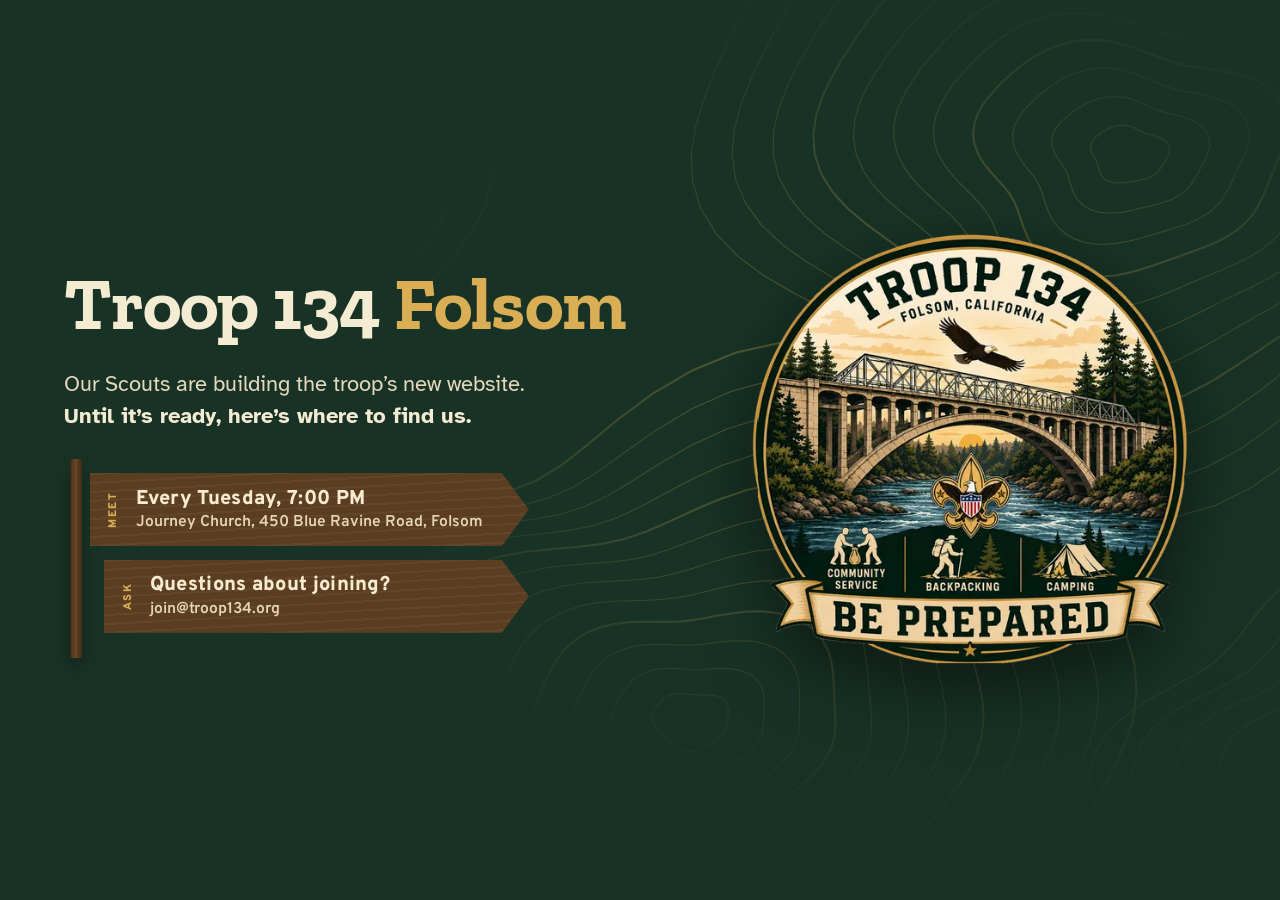
==== site/index.html @ 77a7fde0 "Add coming-soon page and 404 in the Design 2 style Placeholder for troop134.org until the full Scout" ====
<!doctype html>
<html lang="en">
<head>
<meta charset="utf-8">
<meta name="viewport" content="width=device-width, initial-scale=1">
<title>Troop 134 Folsom | Scouts BSA</title>
<meta name="description" content="Scouts BSA Troop 134 in Folsom, California meets every Tuesday at 7:00 PM at Journey Church, 450 Blue Ravine Road. Our Scouts are building our new website.">
<meta name="theme-color" content="#183326">
<link rel="icon" href="favicon.png" type="image/png">
<link rel="apple-touch-icon" href="images/apple-touch-icon.png">
<meta property="og:type" content="website">
<meta property="og:title" content="Troop 134 Folsom | Scouts BSA">
<meta property="og:description" content="Meets every Tuesday at 7:00 PM, Journey Church, Folsom. New website coming soon, built by our Scouts.">
<meta property="og:image" content="https://troop134.org/images/troop-134-logo-512.png">
<link rel="preconnect" href="https://fonts.googleapis.com">
<link rel="preconnect" href="https://fonts.gstatic.com" crossorigin>
<link rel="stylesheet" href="https://fonts.googleapis.com/css2?family=Atkinson+Hyperlegible:wght@400;700&family=Overpass:wght@600;700;800&family=Zilla+Slab:wght@700&display=swap">
<link rel="stylesheet" href="css/coming-soon.css">
</head>
<body>
<!--
THESIS: A coming-soon page that is already useful: a family learns where and when to show up, not just that a site is on the way. Refuses the countdown-and-email-capture placeholder.
OWN-WORLD: The winning Scout design (Design 2): forest field with brass topo contours, parchment slab type, the troop badge, and wooden trail signs bolted to a post.
STORY: A parent who found Troop 134 on BeAScout learns it is a real, active troop in Folsom, sees the Tuesday 7:00 PM meeting at Journey Church, and either taps through to the map or emails join@troop134.org.
FIRST VIEWPORT: Desktop: copy left (Troop 134 Folsom headline, one line of news), signpost below it with two boards (MEET, ASK); badge right at ~440px. Phone: badge top-left at 180px, headline, news, signpost, all inside one screen at 375x812.
FORM: Extension of the established Design 2 world (no concept roll; world inherited from the troop vote). Signature: the signpost boards swing and settle once.
FINISH: unreviewed and undocumented is unfinished; this build ends with the finish review, the verdict, and DESIGN.md
-->
<main class="field">
  <div class="camp">
    <img class="badge"
      src="images/troop-134-logo-512.webp"
      srcset="images/troop-134-logo-512.webp 512w, images/troop-134-logo-840.webp 840w"
      sizes="(max-width: 760px) 180px, 440px"
      width="440" height="439"
      alt="Troop 134 Folsom, California badge: the Rainbow Bridge over the American River, an eagle, and the words Community Service, Backpacking, Camping and Be Prepared">
    <div class="copy">
      <h1>Troop 134 <span>Folsom</span></h1>
      <p class="news">Our Scouts are building the troop&rsquo;s new website. <strong>Until it&rsquo;s ready, here&rsquo;s where to find us.</strong></p>
      <div class="signpost">
        <a class="board" href="https://www.google.com/maps/search/?api=1&amp;query=Journey+Church+450+Blue+Ravine+Road+Folsom+CA+95630">
          <span class="label" aria-hidden="true">Meet</span>
          <span class="text">
            <strong>Every Tuesday, 7:00 PM</strong>
            <span class="sub">Journey Church, 450 Blue Ravine Road, Folsom</span>
          </span>
        </a>
        <a class="board" href="mailto:join@troop134.org">
          <span class="label" aria-hidden="true">Ask</span>
          <span class="text">
            <strong>Questions about joining?</strong>
            <span class="sub">join@troop134.org</span>
          </span>
        </a>
      </div>
    </div>
  </div>
</main>
</body>
</html>
---- site/css/coming-soon.css ----
/* Troop 134 coming-soon page.
   World inherited from the winning Scout design (Design 2, vote of 2026-10-06):
   forest, pine, parchment, brass; Zilla Slab display, Atkinson Hyperlegible body,
   Overpass for trail-sign lettering; topo contours and wooden trail signs. */

:root {
  --forest: #183326;
  --forest-deep: #10241A;
  --parchment: #F4EBD3;
  --parchment-dim: #E3D8BB;
  --gold: #D9AE55;
  --gold-hi: #E9C46F;
  --wood: #5B3E22;
  --wood-dark: #3F2A16;
  --wood-text: #F7EBCF;
  --wood-sub: #E6D6B3;
  --ink: #1A231D;

  --f-display: "Zilla Slab", Rockwell, "Roboto Slab", Georgia, serif;
  --f-body: "Atkinson Hyperlegible", "Segoe UI", system-ui, -apple-system, sans-serif;
  --f-sign: "Overpass", "Arial Narrow", "Segoe UI", system-ui, sans-serif;

  --gutter: clamp(1rem, 4vw, 2.5rem);
  color-scheme: dark;
}

* { box-sizing: border-box; }
html { -webkit-text-size-adjust: 100%; }
body {
  margin: 0;
  min-height: 100vh;
  min-height: 100dvh;
  background: var(--forest);
  color: var(--parchment);
  font: 1.0625rem/1.6 var(--f-body);
  overflow-x: hidden;
}
::selection { background: var(--gold); color: var(--ink); }
img { display: block; max-width: 100%; height: auto; }
a { color: inherit; text-underline-offset: .2em; text-decoration-thickness: 1px; }
a:hover { text-decoration-thickness: 2px; }
:focus-visible { outline: 3px solid var(--gold); outline-offset: 4px; border-radius: 4px; }

/* ---------- The field: forest ground with topo contours ---------- */
.field {
  position: relative;
  isolation: isolate;
  min-height: 100vh;
  min-height: 100dvh;
  display: grid;
  align-items: center;
  padding: clamp(2rem, 6vw, 4.5rem) var(--gutter);
}
.field::before { /* contour lines, the Scouts' own topo artwork */
  content: "";
  position: absolute; inset: 0; z-index: -2;
  background: url("../images/topo.svg") center / cover no-repeat;
  opacity: .55;
}
.field::after { /* light falls on the badge side */
  content: "";
  position: absolute; inset: 0; z-index: -1;
  background:
    radial-gradient(ellipse 60% 70% at 72% 46%, rgba(24, 51, 38, .2), var(--forest) 72%),
    linear-gradient(180deg, transparent 70%, var(--forest-deep));
}

.camp {
  width: 100%;
  max-width: 72rem;
  margin-inline: auto;
  display: grid;
  grid-template-columns: minmax(0, 1.1fr) minmax(0, .9fr);
  grid-template-areas: "copy badge";
  gap: clamp(1.5rem, 5vw, 4rem);
  align-items: center;
}

/* ---------- Badge ---------- */
.badge {
  grid-area: badge;
  justify-self: center;
  width: min(100%, 440px);
  filter: drop-shadow(0 22px 34px rgba(0, 0, 0, .5));
}

/* ---------- Copy ---------- */
.copy { grid-area: copy; }
h1 {
  margin: 0 0 .35em;
  font: 700 clamp(2.6rem, 7.2vw, 4.6rem)/1.02 var(--f-display);
  letter-spacing: -.01em;
  color: var(--parchment);
  text-wrap: balance;
}
h1 span { color: var(--gold); }
.news {
  max-width: 30rem;
  margin: 0 0 clamp(1.75rem, 4vw, 2.5rem);
  font-size: clamp(1.15rem, 2.3vw, 1.4rem);
  line-height: 1.45;
  color: var(--parchment-dim);
  text-wrap: pretty;
}
.news strong { color: var(--parchment); font-weight: 700; }

/* ---------- Signature: the trail signpost ---------- */
.signpost {
  position: relative;
  display: grid;
  gap: .85rem;
  width: fit-content;
  max-width: 100%;
  padding-left: 1.6rem;
  margin: 0;
}
.signpost::before { /* the post, sunk below the last board */
  content: "";
  position: absolute;
  left: .35rem; top: -.9rem; bottom: -1.6rem;
  width: .8rem;
  border-radius: 3px 3px 0 0;
  background:
    repeating-linear-gradient(90deg, rgba(0, 0, 0, .12) 0 1px, transparent 1px 4px),
    linear-gradient(90deg, var(--wood-dark), #6B4A2A 45%, var(--wood-dark));
  box-shadow: 0 10px 18px rgba(0, 0, 0, .35);
}
.board {
  position: relative;
  display: grid;
  grid-template-columns: auto 1fr;
  align-items: center;
  column-gap: 1rem;
  min-height: 4.25rem;
  padding: .85rem 2.9rem .85rem 1.1rem;
  color: var(--wood-text);
  text-decoration: none;
  background-color: var(--wood);
  background-image: repeating-linear-gradient(177deg, rgba(255, 255, 255, .045) 0 2px, transparent 2px 9px);
  clip-path: polygon(0 0, calc(100% - 1.7rem) 0, 100% 50%, calc(100% - 1.7rem) 100%, 0 100%);
  transform-origin: 0 50%;
  transition: background-color .2s ease;
}
.board + .board { margin-left: .9rem; }
.board::after { /* bolt through the post */
  content: "";
  position: absolute;
  left: -1.05rem; top: 50%;
  width: .45rem; height: .45rem;
  margin-top: -.225rem;
  border-radius: 50%;
  background: #2A1C0E;
}
.board .label {
  font: 800 .7rem/1.1 var(--f-sign);
  letter-spacing: .16em;
  text-transform: uppercase;
  color: var(--gold);
  writing-mode: vertical-rl;
  transform: rotate(180deg);
}
.board .text { display: grid; gap: .1rem; }
.board strong { font: 800 clamp(1.08rem, 2.3vw, 1.25rem)/1.2 var(--f-sign); letter-spacing: .015em; }
.board .sub { font: 600 .98rem/1.3 var(--f-sign); color: var(--wood-sub); }
a.board:hover, a.board:focus-visible { background-color: #6A4828; }
a.board:hover .sub, a.board:focus-visible .sub { text-decoration: underline; text-underline-offset: .2em; }
a.board:hover .label, a.board:focus-visible .label { color: var(--gold-hi); }
a.board:focus-visible { outline: none; }
a.board:focus-visible strong { outline: 3px solid var(--gold); outline-offset: 3px; border-radius: 2px; }

/* One authored moment: the boards swing on their bolts and settle, like a sign
   that just took a gust. Boards are visible from the first frame. */
@media (prefers-reduced-motion: no-preference) {
  .board { animation: settle 1.5s cubic-bezier(.16, 1, .3, 1) .25s both; }
  .board + .board { animation-delay: .4s; }
  @keyframes settle {
    0%   { transform: rotate(-5deg); }
    35%  { transform: rotate(2.2deg); }
    62%  { transform: rotate(-.8deg); }
    100% { transform: rotate(0); }
  }
  a.board:hover { animation: none; transform: rotate(-1.2deg); transition: transform .35s cubic-bezier(.16, 1, .3, 1), background-color .2s ease; }
}

/* ---------- Phone ---------- */
@media (max-width: 760px) {
  .field { align-items: start; }
  .camp {
    grid-template-columns: 1fr;
    grid-template-areas: "badge" "copy";
    gap: 1.25rem;
  }
  .badge { justify-self: start; width: min(46vw, 180px); }
  .board { padding-right: 2.5rem; }
  .board + .board { margin-left: .6rem; }
}
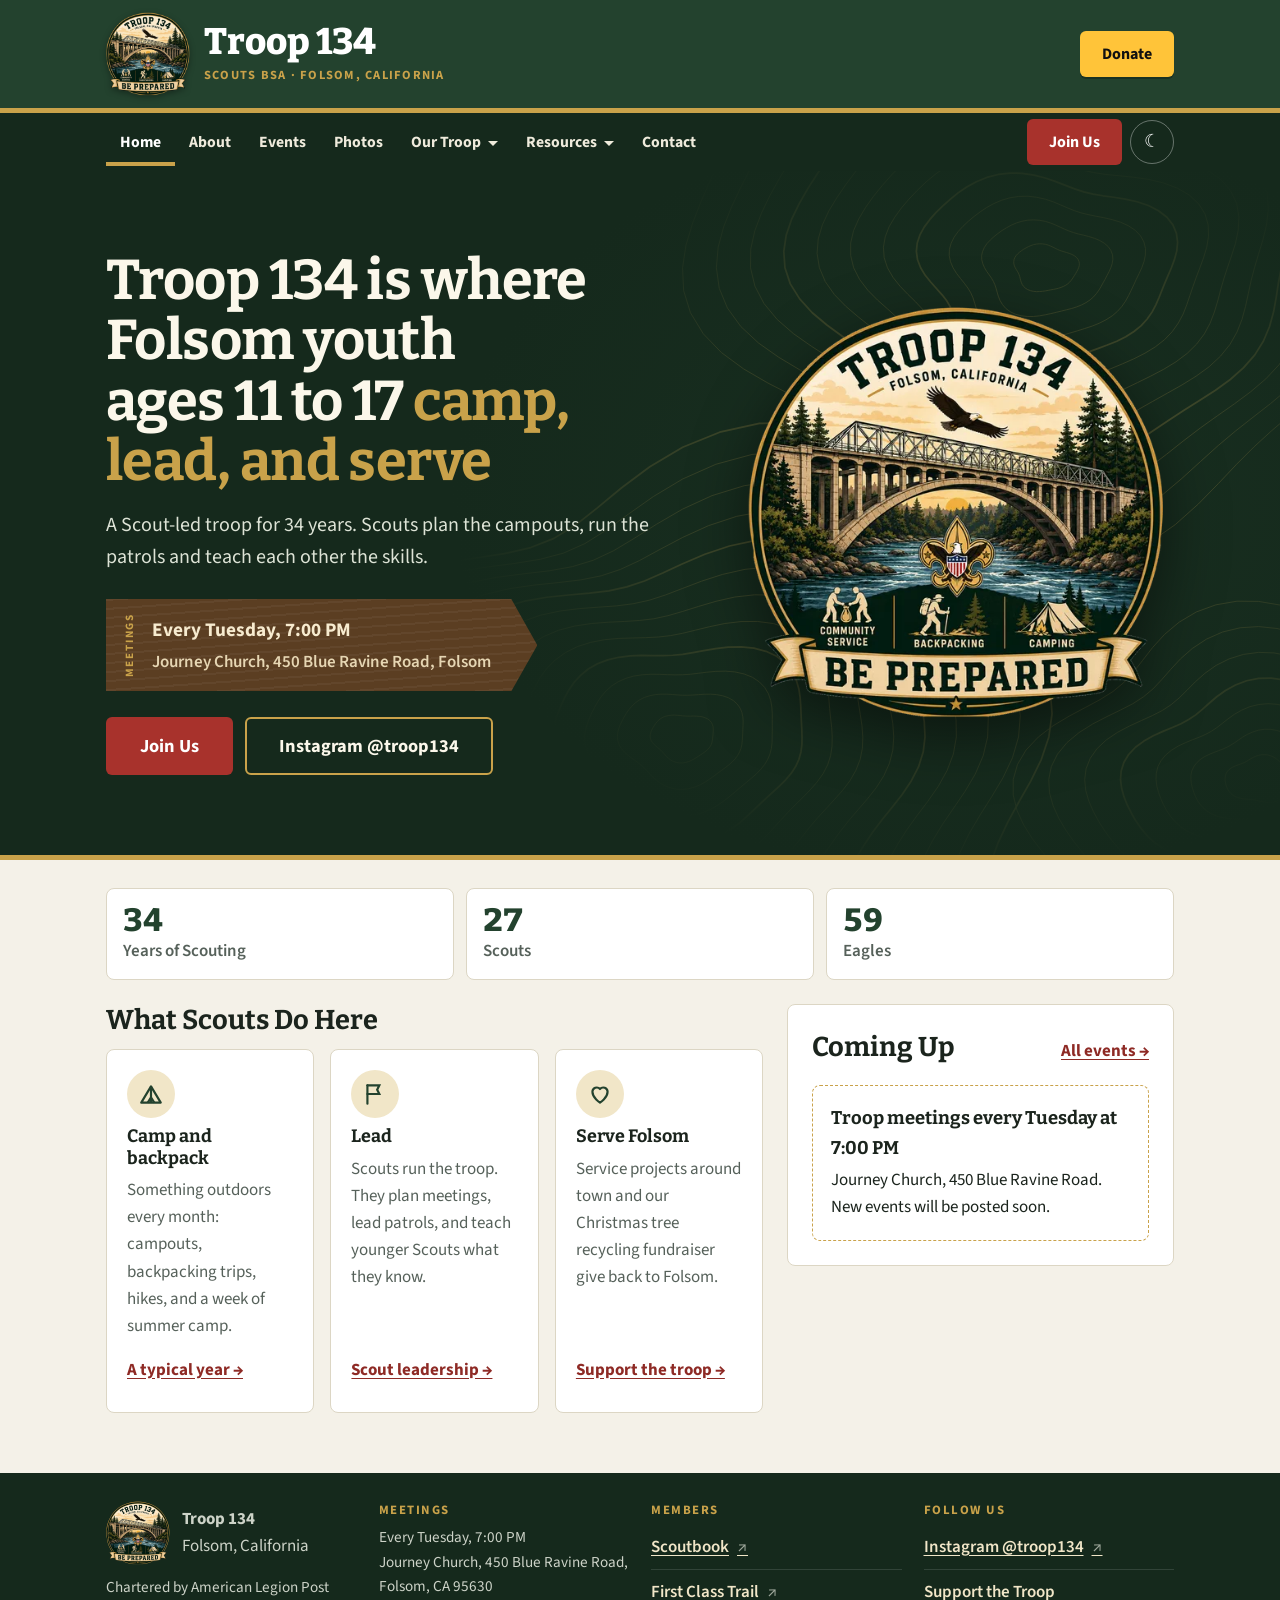
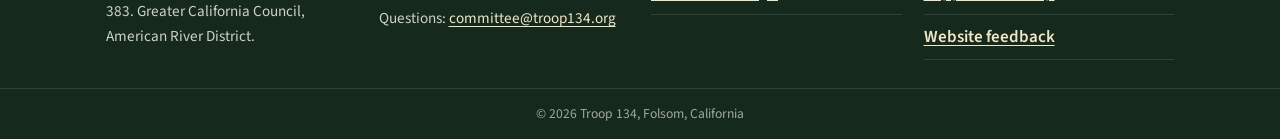
==== commit b4119cfe: "All 59 council Eagles; donations via the Support page Pre-1992 Eagles confirmed by Chandra, so the E" ====
--- a/site/index.html
+++ b/site/index.html
@@ -1,60 +1,127 @@
-<!doctype html>
+<!DOCTYPE html>
 <html lang="en">
 <head>
 <meta charset="utf-8">
 <meta name="viewport" content="width=device-width, initial-scale=1">
-<title>Troop 134 Folsom | Scouts BSA</title>
-<meta name="description" content="Scouts BSA Troop 134 in Folsom, California meets every Tuesday at 7:00 PM at Journey Church, 450 Blue Ravine Road. Our Scouts are building our new website.">
-<meta name="theme-color" content="#183326">
-<link rel="icon" href="favicon.png" type="image/png">
-<link rel="apple-touch-icon" href="images/apple-touch-icon.png">
-<meta property="og:type" content="website">
-<meta property="og:title" content="Troop 134 Folsom | Scouts BSA">
-<meta property="og:description" content="Meets every Tuesday at 7:00 PM, Journey Church, Folsom. New website coming soon, built by our Scouts.">
-<meta property="og:image" content="https://troop134.org/images/troop-134-logo-512.png">
+<title>Troop 134 · Folsom, California</title>
+<meta name="description" content="Troop 134 is a Scout-led Scouts BSA troop in Folsom, California. Meetings every Tuesday at 7:00 PM.">
+<link rel="icon" type="image/png" href="favicon.png">
+<link rel="apple-touch-icon" href="images/logo/apple-touch-icon.png">
 <link rel="preconnect" href="https://fonts.googleapis.com">
 <link rel="preconnect" href="https://fonts.gstatic.com" crossorigin>
-<link rel="stylesheet" href="https://fonts.googleapis.com/css2?family=Atkinson+Hyperlegible:wght@400;700&family=Overpass:wght@600;700;800&family=Zilla+Slab:wght@700&display=swap">
-<link rel="stylesheet" href="css/coming-soon.css">
+<link rel="stylesheet" href="https://fonts.googleapis.com/css2?family=Bitter:wght@600;700;800&family=Source+Sans+3:wght@400;600;700&display=swap">
+<link rel="stylesheet" href="css/styles.css">
+<script>try{var t=localStorage.getItem("t134-theme");if(t)document.documentElement.setAttribute("data-theme",t);}catch(e){}</script>
 </head>
 <body>
-<!--
-THESIS: A coming-soon page that is already useful: a family learns where and when to show up, not just that a site is on the way. Refuses the countdown-and-email-capture placeholder.
-OWN-WORLD: The winning Scout design (Design 2): forest field with brass topo contours, parchment slab type, the troop badge, and wooden trail signs bolted to a post.
-STORY: A parent who found Troop 134 on BeAScout learns it is a real, active troop in Folsom, sees the Tuesday 7:00 PM meeting at Journey Church, and either taps through to the map or emails join@troop134.org.
-FIRST VIEWPORT: Desktop: copy left (Troop 134 Folsom headline, one line of news), signpost below it with two boards (MEET, ASK); badge right at ~440px. Phone: badge top-left at 180px, headline, news, signpost, all inside one screen at 375x812.
-FORM: Extension of the established Design 2 world (no concept roll; world inherited from the troop vote). Signature: the signpost boards swing and settle once.
-FINISH: unreviewed and undocumented is unfinished; this build ends with the finish review, the verdict, and DESIGN.md
--->
-<main class="field">
-  <div class="camp">
-    <img class="badge"
-      src="images/troop-134-logo-512.webp"
-      srcset="images/troop-134-logo-512.webp 512w, images/troop-134-logo-840.webp 840w"
-      sizes="(max-width: 760px) 180px, 440px"
-      width="440" height="439"
-      alt="Troop 134 Folsom, California badge: the Rainbow Bridge over the American River, an eagle, and the words Community Service, Backpacking, Camping and Be Prepared">
-    <div class="copy">
-      <h1>Troop 134 <span>Folsom</span></h1>
-      <p class="news">Our Scouts are building the troop&rsquo;s new website. <strong>Until it&rsquo;s ready, here&rsquo;s where to find us.</strong></p>
-      <div class="signpost">
-        <a class="board" href="https://www.google.com/maps/search/?api=1&amp;query=Journey+Church+450+Blue+Ravine+Road+Folsom+CA+95630">
-          <span class="label" aria-hidden="true">Meet</span>
-          <span class="text">
-            <strong>Every Tuesday, 7:00 PM</strong>
-            <span class="sub">Journey Church, 450 Blue Ravine Road, Folsom</span>
-          </span>
-        </a>
-        <a class="board" href="mailto:join@troop134.org">
-          <span class="label" aria-hidden="true">Ask</span>
-          <span class="text">
-            <strong>Questions about joining?</strong>
-            <span class="sub">join@troop134.org</span>
-          </span>
-        </a>
-      </div>
+<a class="skip" href="#main">Skip to content</a>
+<header class="banner">
+  <div class="banner-in">
+    <a class="brand" href="index.html" aria-label="Troop 134 home">
+      <img src="images/logo/troop-134-logo-512.webp" width="512" height="511" alt="Troop 134 logo">
+      <span><span class="site-name">Troop 134</span><span class="site-sub">Scouts BSA · Folsom, California</span></span>
+    </a>
+    <a class="btn btn-paypal" href="support.html" data-link="donate">Donate</a>
+  </div>
+</header>
+<nav class="topnav" aria-label="Main menu">
+  <div class="topnav-in">
+    <button class="menu-toggle" type="button" aria-expanded="false" aria-controls="navlist">☰ Menu</button>
+    <ul class="navlist" id="navlist">
+      <li class="current"><a href="index.html" aria-current="page">Home</a></li>
+      <li><a href="about.html">About</a></li>
+      <li><a href="events.html">Events</a></li>
+      <li><a href="photos.html">Photos</a></li>
+      <li class="has-sub"><button class="subbtn" type="button" aria-expanded="false" aria-controls="dd4">Our Troop</button>
+        <ul class="dropdown" id="dd4">
+          <li><a href="leaders.html">Our Leaders</a></li>
+          <li><a href="scout-leadership.html">Scout Leadership</a></li>
+          <li><a href="typical-year.html">Typical Year</a></li>
+          <li><a href="eagles.html">Eagle Scouts</a></li>
+          <li><a href="scout-oath-law.html">Scout Oath &amp; Law</a></li>
+        </ul>
+      </li>
+      <li class="has-sub"><button class="subbtn" type="button" aria-expanded="false" aria-controls="dd5">Resources</button>
+        <ul class="dropdown" id="dd5">
+          <li><a href="resources.html">Resources</a></li>
+          <li><a href="support.html">Support the Troop</a></li>
+        </ul>
+      </li>
+      <li><a href="contact.html">Contact</a></li>
+    </ul>
+    <div class="nav-tools">
+      <a class="btn btn-primary" href="join.html">Join Us</a>
+      <button class="theme-toggle" type="button" aria-label="Switch to dark mode">☾</button>
     </div>
   </div>
+</nav>
+<main id="main">
+  <section class="geo-hero" aria-labelledby="welcome">
+    <div class="geo-in">
+      <div class="geo-copy">
+        <h1 id="welcome">Troop 134 is where Folsom youth ages 11 to 17 <em>camp, lead, and serve</em></h1>
+        <p class="geo-lede">A Scout-led troop for 34 years. Scouts plan the campouts, run the patrols and teach each other the skills.</p>
+        <a class="trail-sign" data-link="map" href="https://www.google.com/maps/search/?api=1&amp;query=450+Blue+Ravine+Road+Folsom+CA+95630">
+          <span class="ts-label" aria-hidden="true">Meetings</span>
+          <strong data-meeting="when">Every Tuesday, 7:00 PM</strong>
+          <span class="ts-sub"><span data-meeting="placeShort">Journey Church, 450 Blue Ravine Road</span>, Folsom</span>
+        </a>
+        <div class="hero-actions">
+          <a class="btn btn-primary btn-lg" href="join.html">Join Us</a>
+          <a class="btn btn-light btn-lg" data-link="instagram" href="https://instagram.com/troop134">Instagram @troop134</a>
+        </div>
+      </div>
+      <img class="geo-badge" src="images/logo/troop-134-logo-512.webp" srcset="images/logo/troop-134-logo-512.webp 512w, images/logo/troop-134-logo-840.webp 840w" sizes="(max-width: 760px) 170px, 420px" width="420" height="419" alt="Troop 134 badge: the Rainbow Bridge over the American River, an eagle, and the words Community Service, Backpacking, Camping and Be Prepared">
+    </div>
+  </section>
+
+<div class="wrap">
+  <section aria-label="Troop at a glance"><div class="stats" data-render="stats"></div></section>
+
+  <div class="home-split">
+    <div class="home-main">
+      <figure class="photo-frame" data-render="home-photo"></figure>
+  <section aria-labelledby="what">
+    <div class="section-head"><h2 id="what">What Scouts Do Here</h2></div>
+    <div class="cards" style="margin-top:12px">
+      <div class="card"><div class="card-icon"><svg viewBox="0 0 24 24" fill="none" stroke="currentColor" stroke-width="2" stroke-linejoin="round" aria-hidden="true"><path d="M3 20 12 5l9 15Z"/><path d="M12 5v15M9 20l3-5 3 5"/></svg></div><h3>Camp and backpack</h3><p>Something outdoors every month: campouts, backpacking trips, hikes, and a week of summer camp.</p><a class="more" href="typical-year.html">A typical year →</a></div>
+      <div class="card"><div class="card-icon"><svg viewBox="0 0 24 24" fill="none" stroke="currentColor" stroke-width="2" stroke-linecap="round" aria-hidden="true"><path d="M5 21V4"/><path d="M5 4h11l-2 4 2 4H5"/></svg></div><h3>Lead</h3><p>Scouts run the troop. They plan meetings, lead patrols, and teach younger Scouts what they know.</p><a class="more" href="scout-leadership.html">Scout leadership →</a></div>
+      <div class="card"><div class="card-icon"><svg viewBox="0 0 24 24" fill="none" stroke="currentColor" stroke-width="2" stroke-linejoin="round" aria-hidden="true"><path d="M12 20s-7-4.4-7-10a4 4 0 0 1 7-2.6A4 4 0 0 1 19 10c0 5.6-7 10-7 10Z"/></svg></div><h3>Serve Folsom</h3><p>Service projects around town and our Christmas tree recycling fundraiser give back to Folsom.</p><a class="more" href="support.html">Support the troop →</a></div>
+    </div>
+  </section>
+    </div>
+    <aside class="panel coming-up" aria-labelledby="coming">
+      <div class="section-head"><h2 id="coming">Coming Up</h2><a href="events.html">All events →</a></div>
+      <div class="ev-list" data-render="next-events" data-count="3"></div>
+    </aside>
+  </div>
+</div>
 </main>
+<footer>
+  <div class="foot-in">
+    <div>
+      <div class="foot-brand"><img src="images/logo/troop-134-logo-512.webp" width="512" height="511" alt="Troop 134 logo"><div><b>Troop 134</b><br>Folsom, California</div></div>
+      <p style="margin-top:10px">Chartered by <span data-troop="charteredBy">American Legion Post 383</span>. <span data-troop="council">Greater California Council</span>, <span data-troop="district">American River District</span>.</p>
+    </div>
+    <div>
+      <h2>Meetings</h2>
+      <p><span data-meeting="when">Every Tuesday, 7:00 PM</span><br><span data-meeting="place">Journey Church, 450 Blue Ravine Road, Folsom, CA 95630</span></p>
+      <p style="margin-top:8px">Questions: <a data-email="committee"></a></p>
+    </div>
+    <div>
+      <h2>Members</h2>
+      <div data-render="members"></div>
+    </div>
+    <div>
+      <h2>Follow Us</h2>
+      <ul class="link-list"><li><a data-link="instagram">Instagram @troop134</a></li><li><a href="support.html">Support the Troop</a></li><li><a data-email="web">Website feedback</a></li></ul>
+    </div>
+  </div>
+  <div class="foot-base">© <span data-year>2026</span> Troop 134, Folsom, California</div>
+</footer>
+<script src="data/site.js"></script>
+<script src="data/events.js"></script>
+<script src="data/albums.js"></script>
+<script src="js/site.js"></script>
 </body>
 </html>
--- a/site/css/styles.css
+++ b/site/css/styles.css
@@ -0,0 +1,326 @@
+/* Troop 134 styles. Base: Scout Design 3. Home hero: Scout Design 2 (topo contours, trail sign).
+   Palette taken from the troop logo: forest green, parchment, gold, river blue. */
+:root{
+  --forest:#23422E; --forest-deep:#15291C; --gold:#C9A24A; --gold-soft:#F1E6C8; --parchment:#FAF6EC;
+  --red:#A8322C; --river:#2C5B7A;
+  --ground:#F4F1E8; --panel:#FFFFFF; --ink:#1B241D; --muted:#56615A; --line:#DCD6C4;
+  --link:#8E2A25; --btn:#A8322C; --btn-hover:#8E2A25;
+  --display:"Bitter",Georgia,"Times New Roman",serif;
+  --body:"Source Sans 3","Segoe UI",Roboto,Arial,sans-serif;
+}
+@media (prefers-color-scheme:dark){:root:not([data-theme="light"]){
+  color-scheme:dark;--ground:#111A14;--panel:#18231B;--ink:#E9ECE4;--muted:#A9B3AA;--line:#2E3B31;
+  --gold-soft:#2C2A1C;--parchment:#1B2419;--link:#F0B9A6;}}
+:root[data-theme="dark"]{
+  color-scheme:dark;--ground:#111A14;--panel:#18231B;--ink:#E9ECE4;--muted:#A9B3AA;--line:#2E3B31;
+  --gold-soft:#2C2A1C;--parchment:#1B2419;--link:#F0B9A6;}
+
+*{box-sizing:border-box}
+html{-webkit-text-size-adjust:100%}
+body{margin:0;background:var(--ground);color:var(--ink);font:17px/1.6 var(--body)}
+img{max-width:100%;height:auto}
+a{color:var(--link);text-underline-offset:3px}
+a:focus-visible,button:focus-visible{outline:3px solid var(--gold);outline-offset:2px}
+h1,h2,h3{font-family:var(--display);line-height:1.2;text-wrap:balance;margin:0;color:var(--ink)}
+h1{font-size:clamp(1.8rem,4.5vw,2.5rem)}
+h2{font-size:clamp(1.35rem,3vw,1.7rem)}
+h3{font-size:1.12rem}
+p{margin:0;max-width:68ch}
+.skip{position:absolute;left:-999px;top:0;background:var(--gold);color:#000;padding:10px 14px;z-index:99}
+.skip:focus{left:8px}
+
+/* Banner */
+.banner{background:var(--forest);color:#F4EFDD;border-bottom:5px solid var(--gold)}
+.banner-in{max-width:1100px;margin:0 auto;padding:12px 16px;display:flex;align-items:center;gap:16px;flex-wrap:wrap}
+.brand{display:flex;align-items:center;gap:14px;color:inherit;text-decoration:none;min-height:44px}
+.brand img{width:84px;height:auto;display:block;filter:drop-shadow(0 2px 3px rgba(0,0,0,.35))}
+.brand .site-name{display:block;font:800 clamp(1.6rem,4.5vw,2.3rem)/1.1 var(--display);color:#fff}
+.brand .site-sub{display:block;color:var(--gold);font-weight:700;letter-spacing:.1em;text-transform:uppercase;font-size:.78rem;margin-top:4px}
+.brand:hover .site-name{text-decoration:underline;text-decoration-color:var(--gold);text-underline-offset:6px}
+.banner .btn-paypal{margin-left:auto}
+.btn-paypal{background:#FFC439;color:#111;border-radius:999px;padding:10px 22px;font-weight:600;box-shadow:0 2px 0 rgba(0,0,0,.25)}
+.btn-paypal b{color:#003087;font-style:italic;font-weight:800;margin-left:5px}
+.btn-paypal:hover{background:#F2B92F}
+.banner-meet{margin-left:auto;text-align:right;color:#E6DFC7;font-size:.95rem;line-height:1.35}
+.banner-meet b{color:#fff;display:block;font-size:1.05rem}
+
+/* Top menu */
+.topnav{background:var(--forest-deep);position:sticky;top:env(safe-area-inset-top,0px);z-index:30}
+.topnav-in{max-width:1100px;margin:0 auto;padding-inline:16px;display:flex;align-items:center;gap:8px;flex-wrap:wrap}
+.menu-toggle{display:none;min-height:44px;background:none;border:1px solid rgba(255,255,255,.4);color:#fff;font:700 1rem var(--body);padding:8px 14px;border-radius:5px;margin-block:6px;cursor:pointer}
+.navlist{list-style:none;margin:0;padding:0;display:flex;flex-wrap:wrap}
+.navlist > li{position:relative}
+.navlist a,.subbtn{display:flex;align-items:center;min-height:48px;padding:0 14px;color:#EFEBDC;text-decoration:none;font:700 .98rem var(--body);background:none;border:0;cursor:pointer}
+.navlist > li > a:hover,.subbtn:hover,.has-sub:focus-within > .subbtn{background:var(--forest);color:#fff}
+.navlist .current > a,.navlist .current > .subbtn{box-shadow:inset 0 -4px 0 var(--gold);color:#fff}
+.subbtn::after{content:"";margin-left:7px;border:5px solid transparent;border-top-color:currentColor;border-bottom:0;margin-top:3px}
+.dropdown{list-style:none;margin:0;padding:6px 0;position:absolute;left:0;top:100%;min-width:230px;background:var(--panel);border:1px solid var(--line);border-top:3px solid var(--gold);border-radius:0 0 6px 6px;box-shadow:0 12px 26px rgba(0,0,0,.2);display:none}
+.has-sub:hover > .dropdown,.has-sub:focus-within > .dropdown,.has-sub.open > .dropdown{display:block}
+.dropdown a{color:var(--ink);min-height:44px;padding:0 16px;font-weight:600}
+.dropdown a:hover{background:var(--gold-soft);color:var(--ink)}
+.dropdown a[aria-current="page"]{color:var(--red)}
+.nav-tools{margin-left:auto;display:flex;align-items:center;gap:8px;padding-block:6px}
+.theme-toggle{min-width:44px;min-height:44px;border-radius:50%;border:1px solid rgba(255,255,255,.35);background:none;color:#fff;font-size:1.1rem;cursor:pointer}
+
+/* Buttons */
+.btn{display:inline-flex;align-items:center;justify-content:center;min-height:44px;padding:10px 20px;border-radius:6px;font:700 1rem var(--body);text-decoration:none;border:2px solid transparent;cursor:pointer;text-align:center}
+.btn-primary{background:var(--btn);color:#fff}
+.btn-primary:hover{background:var(--btn-hover)}
+.btn-secondary{background:var(--panel);color:var(--ink);border-color:var(--line)}
+.btn-secondary:hover{border-color:var(--gold)}
+.btn-light{border-color:var(--gold);color:#FBF7EA;background:transparent}
+.btn-light:hover{background:rgba(201,162,74,.18)}
+.btn-lg{font-size:1.15rem;padding:14px 32px;min-height:54px}
+.btn-small{min-height:44px;padding:6px 16px;font-size:.95rem}
+
+/* Layout */
+.wrap{max-width:1100px;margin:0 auto;padding:28px 16px 48px;display:flex;flex-direction:column;gap:24px}
+.page-head{display:flex;flex-direction:column;gap:8px}
+.page-head p{color:var(--muted);font-size:1.08rem}
+.eyebrow{font:700 .75rem var(--body);letter-spacing:.14em;text-transform:uppercase;color:var(--red)}
+.panel{background:var(--panel);border:1px solid var(--line);border-radius:8px;padding:24px}
+.panel > * + *{margin-top:12px}
+.grid-2{display:grid;grid-template-columns:repeat(auto-fit,minmax(min(100%,420px),1fr));gap:24px;align-items:start}
+.cards{display:grid;grid-template-columns:repeat(auto-fit,minmax(min(100%,240px),1fr));gap:16px}
+.card{background:var(--panel);border:1px solid var(--line);border-radius:8px;padding:20px;display:flex;flex-direction:column;gap:8px}
+.card p{color:var(--muted)}
+.card a.more{margin-top:auto;font-weight:700;min-height:44px;display:inline-flex;align-items:center}
+.card-icon{width:48px;height:48px;border-radius:50%;background:var(--gold-soft);display:grid;place-items:center;color:var(--forest)}
+.card-icon svg{width:26px;height:26px}
+:root[data-theme="dark"] .card-icon{color:var(--gold)}
+@media (prefers-color-scheme:dark){:root:not([data-theme="light"]) .card-icon{color:var(--gold)}}
+ul.clean{margin:0;padding-left:1.2em} ul.clean li + li{margin-top:8px}
+.facts{display:grid;grid-template-columns:repeat(auto-fit,minmax(min(100%,220px),1fr));gap:14px;margin:0}
+.fact{border-left:3px solid var(--gold);padding:2px 0 2px 12px}
+.fact dt{font-size:.75rem;font-weight:700;letter-spacing:.1em;text-transform:uppercase;color:var(--muted)}
+.fact dd{margin:3px 0 0;font-weight:600}
+.fact dd small{display:block;font-weight:400;color:var(--muted)}
+.steps{counter-reset:s;list-style:none;margin:0;padding:0;display:flex;flex-direction:column;gap:14px}
+.steps li{counter-increment:s;display:grid;grid-template-columns:36px 1fr;gap:12px;align-items:start}
+.steps li::before{content:counter(s);width:34px;height:34px;border-radius:50%;background:var(--forest);color:#fff;display:grid;place-items:center;font-weight:700}
+.more-link a,.note a{display:inline-flex;align-items:center;min-height:44px;font-weight:700}
+.note{background:var(--gold-soft);border-radius:8px;padding:14px 18px}
+
+/* Home */
+.hero-actions{display:flex;flex-wrap:wrap;gap:12px;margin-top:20px}
+.stats{display:grid;grid-template-columns:repeat(auto-fit,minmax(min(100%,150px),1fr));gap:12px}
+.stat{background:var(--panel);border:1px solid var(--line);border-radius:8px;padding:14px 16px;display:flex;flex-direction:column}
+.stat b{font:800 2rem/1.1 var(--display);color:var(--forest);font-variant-numeric:tabular-nums}
+:root[data-theme="dark"] .stat b{color:var(--gold)}
+@media (prefers-color-scheme:dark){:root:not([data-theme="light"]) .stat b{color:var(--gold)}}
+.stat span{color:var(--muted);font-weight:600}
+.photo-frame{margin:0;border-radius:8px;overflow:hidden;border:1px solid var(--line);background:var(--panel)}
+.photo-frame img{display:block;width:100%}
+.home-split{display:grid;grid-template-columns:minmax(0,1.7fr) minmax(300px,1fr);gap:24px;align-items:start}
+.home-main{display:flex;flex-direction:column;gap:24px;min-width:0}
+.home-main .cards{grid-template-columns:repeat(auto-fit,minmax(min(100%,200px),1fr))}
+.coming-up{position:sticky;top:72px}
+@media (max-width:880px){.home-split{grid-template-columns:1fr}.coming-up{position:static;order:-1}}
+.section-head{display:flex;justify-content:space-between;align-items:baseline;gap:12px;flex-wrap:wrap}
+.section-head a{font-weight:700;min-height:44px;display:inline-flex;align-items:center}
+
+/* Events */
+.t-campout{--c:#2F6B45} .t-hike{--c:#1E7B78} .t-backpacking{--c:#6B5B2E} .t-service{--c:#2C5B7A}
+.t-court-of-honor{--c:#A8322C} .t-fundraiser{--c:#9A6A12} .t-special{--c:#6A4B8C} .t-meeting{--c:#23422E}
+.dot{width:9px;height:9px;border-radius:50%;background:var(--c,var(--forest));display:inline-block;flex:none}
+.ev-list{display:flex;flex-direction:column;gap:12px}
+.ev{display:grid;grid-template-columns:66px minmax(0,1fr);gap:16px;background:var(--panel);border:1px solid var(--line);border-left:5px solid var(--c);border-radius:8px;padding:14px 16px}
+.ev-date{text-align:center;border:1px solid var(--line);border-radius:6px;overflow:hidden;align-self:start;font-variant-numeric:tabular-nums;background:var(--panel)}
+.ev-date span{display:block;background:var(--c);color:#fff;font:700 .72rem var(--body);letter-spacing:.1em;text-transform:uppercase;padding:3px 0}
+.ev-date b{display:block;font:800 1.6rem/1.2 var(--display);padding-top:2px}
+.ev-date small{display:block;font-size:.72rem;font-weight:700;color:var(--muted);text-transform:uppercase;padding-bottom:4px}
+.ev-body{display:flex;flex-direction:column;gap:4px;min-width:0}
+.ev-meta{color:var(--muted);font-size:.95rem}
+.ev-foot{display:flex;flex-wrap:wrap;align-items:center;justify-content:space-between;gap:8px;margin-top:4px}
+.tag{display:inline-flex;align-items:center;gap:6px;font-size:.75rem;font-weight:700;letter-spacing:.07em;text-transform:uppercase}
+.ev-empty{background:var(--panel);border:1px dashed var(--gold);border-radius:8px;padding:18px;display:flex;flex-direction:column;gap:4px}
+.ev-empty b{font-family:var(--display);font-size:1.15rem}
+.ev-month{display:flex;flex-direction:column;gap:12px}
+.ev-month + .ev-month{margin-top:18px}
+.ev-month h2{border-bottom:2px solid var(--forest);padding-bottom:6px}
+.meet-banner{display:flex;flex-wrap:wrap;align-items:center;gap:8px 16px;background:var(--forest);color:#F4EFDD;border-radius:8px;padding:14px 18px;font-size:1.05rem}
+.meet-banner b{color:#fff}
+.toolbar{display:flex;flex-wrap:wrap;gap:10px;align-items:center;justify-content:space-between}
+.seg{display:inline-flex;border:1px solid var(--line);border-radius:8px;overflow:hidden;background:var(--panel)}
+.seg button{min-height:44px;padding:0 18px;border:0;background:none;font:700 .98rem var(--body);color:var(--ink);cursor:pointer}
+.seg button[aria-pressed="true"]{background:var(--forest);color:#fff}
+
+/* Month grid */
+.cal-top{display:flex;align-items:center;justify-content:space-between;gap:12px;flex-wrap:wrap;margin-bottom:12px}
+.cal-btns{display:flex;gap:10px}
+.cal-today{min-height:44px;padding:0 18px;border:0;border-radius:6px;background:#6F7A83;color:#fff;font:700 1rem var(--body);cursor:pointer}
+.cal-nav{display:inline-flex;background:#2C3A4A;border-radius:6px;overflow:hidden}
+.cal-nav button{min-width:48px;min-height:44px;border:0;background:none;color:#fff;font-size:1.5rem;cursor:pointer}
+.cal-nav button:hover,.cal-today:hover{filter:brightness(1.15)}
+.cal-scroll{overflow-x:auto}
+.cal-grid{width:100%;border-collapse:collapse;table-layout:fixed;background:var(--panel)}
+.cal-grid th{border:1px solid var(--line);padding:6px 2px;font-weight:700}
+.cal-grid td{border:1px solid var(--line);height:112px;vertical-align:top;padding:3px}
+.cal-grid td.other .fc-num{opacity:.4}
+.cal-grid td.today{background:var(--gold-soft)}
+.fc-num{text-align:right;padding:2px 4px 4px;font-variant-numeric:tabular-nums}
+.fc-ev,.fc-bar{display:flex;align-items:baseline;gap:5px;width:100%;text-align:left;font:400 .85rem/1.3 var(--body);background:none;border:0;padding:2px 3px;margin-bottom:3px;cursor:pointer;color:var(--ink);border-radius:3px}
+.fc-ev:hover{background:var(--gold-soft)}
+.fc-bar{display:block;background:var(--c);color:#fff;padding:3px 5px;font-weight:600}
+.cal-detail{margin-top:14px}
+.cal-legend{display:flex;flex-wrap:wrap;gap:6px 16px;margin-top:12px;font-size:.9rem;color:var(--muted)}
+.cal-legend > span{display:inline-flex;align-items:center;gap:6px}
+.cal-mlist{display:none;flex-direction:column;gap:10px;margin-top:16px}
+
+/* Leaders, fundraisers */
+.role-grid{display:grid;grid-template-columns:repeat(auto-fill,minmax(min(100%,260px),1fr));gap:14px}
+.role-card{background:var(--panel);border:1px solid var(--line);border-top:4px solid var(--gold);border-radius:8px;padding:16px 18px;display:flex;flex-direction:column;gap:6px}
+.role-card p{color:var(--muted)}
+.role-email{font-weight:700;min-height:44px;display:inline-flex;align-items:center;word-break:break-word;margin-top:auto}
+.when{font-size:.75rem;font-weight:700;letter-spacing:.1em;text-transform:uppercase;color:var(--red)}
+.positions{display:grid;grid-template-columns:repeat(auto-fill,minmax(min(100%,300px),1fr));gap:14px}
+.position{background:var(--panel);border:1px solid var(--line);border-radius:8px;padding:16px 18px}
+.position h3{display:flex;justify-content:space-between;gap:10px;align-items:baseline}
+.position h3 small{font:700 .75rem var(--body);letter-spacing:.08em;color:var(--muted)}
+.position p{margin-top:6px;color:var(--muted)}
+
+/* Year */
+.season{display:grid;grid-template-columns:150px minmax(0,1fr);gap:18px;padding:18px 0;border-top:1px solid var(--line)}
+.season:first-of-type{border-top:0}
+.season h2{font-size:1.25rem}
+.season h2 small{display:block;font:600 .9rem var(--body);color:var(--muted);margin-top:2px}
+
+/* Eagles, links */
+.eagle-table{width:100%;max-width:520px;border-collapse:collapse;font-variant-numeric:tabular-nums}
+.eagle-table th,.eagle-table td{text-align:left;padding:12px;border-bottom:1px solid var(--line)}
+.eagle-table th{font-size:.78rem;letter-spacing:.08em;text-transform:uppercase;color:var(--muted)}
+.link-list{list-style:none;margin:0;padding:0}
+.link-list li{border-bottom:1px solid var(--line)}
+.link-list a{display:flex;align-items:center;min-height:48px;padding:6px 0;font-weight:600}
+.link-list a[target]::after{content:"↗";margin-left:8px;color:var(--muted);font-weight:400}
+
+/* Photos */
+.albums{display:grid;grid-template-columns:repeat(auto-fill,minmax(min(100%,250px),1fr));gap:16px}
+.album{padding:0;border:1px solid var(--line);border-radius:8px;overflow:hidden;background:var(--panel);cursor:pointer;text-align:left;color:var(--ink);display:flex;flex-direction:column;font:inherit}
+.album img{display:block;width:100%;aspect-ratio:3/2;object-fit:cover}
+.album-info{padding:12px 14px;display:flex;flex-direction:column}
+.album-info b{font-family:var(--display);font-size:1.1rem}
+.album-info small{color:var(--muted)}
+.album:hover{border-color:var(--gold)}
+dialog.gallery{width:min(920px,calc(100vw - 24px));max-height:calc(100vh - 24px);border:0;border-radius:10px;padding:18px;background:var(--panel);color:var(--ink)}
+dialog.gallery::backdrop{background:rgba(10,18,12,.75)}
+.g-head{display:flex;justify-content:space-between;align-items:center;gap:12px;margin-bottom:12px}
+.g-close{min-width:44px;min-height:44px;border:1px solid var(--line);border-radius:50%;background:none;color:var(--ink);font-size:1.1rem;cursor:pointer}
+.g-main{margin:0}
+.g-main img{display:block;width:100%;max-height:60vh;object-fit:contain;background:#000;border-radius:6px}
+.g-main figcaption{text-align:center;color:var(--muted);margin-top:6px}
+.g-nav{display:flex;justify-content:space-between;gap:10px;margin-top:10px}
+.g-thumbs{display:flex;gap:8px;overflow-x:auto;margin-top:12px;padding-bottom:4px}
+.g-thumb{flex:none;width:84px;height:60px;padding:0;border:2px solid transparent;border-radius:4px;overflow:hidden;cursor:pointer;background:none}
+.g-thumb img{width:100%;height:100%;object-fit:cover;display:block}
+.g-thumb.on{border-color:var(--gold)}
+.g-empty{padding:30px 0;color:var(--muted)}
+
+/* Oath & Law */
+.oath{margin:0;font:600 clamp(1.15rem,2.6vw,1.45rem)/1.55 var(--display);border-left:4px solid var(--gold);padding:4px 0 4px 18px;max-width:60ch}
+.law{margin:0;padding:0;list-style:none;counter-reset:l;display:grid;grid-template-columns:repeat(auto-fill,minmax(min(100%,160px),1fr));gap:10px}
+.law li{counter-increment:l;border:1px solid var(--line);border-radius:6px;padding:12px;font:700 1.05rem var(--display);background:var(--parchment);display:flex;gap:10px;align-items:baseline}
+.law li::before{content:counter(l);font:700 .8rem var(--body);color:var(--red);min-width:1.4em}
+.big{font:800 1.5rem var(--display)}
+
+/* Contact */
+.contact-place{display:grid;grid-template-columns:minmax(0,1fr) auto;gap:16px;align-items:center}
+.contact-place address{font-style:normal;font-size:1.1rem;font-weight:600}
+
+/* Footer */
+footer{background:var(--forest-deep);color:#CDD3C8;margin-top:12px}
+.foot-in{max-width:1100px;margin:0 auto;padding:28px 16px;display:grid;grid-template-columns:repeat(auto-fit,minmax(min(100%,220px),1fr));gap:22px}
+footer h2{font:700 .8rem var(--body);letter-spacing:.12em;text-transform:uppercase;color:var(--gold);margin-bottom:6px}
+footer a{color:#F1E6C8}
+footer .link-list li{border-color:rgba(255,255,255,.12)}
+footer .link-list a{min-height:44px;font-weight:600}
+footer .link-list a[target]::after{color:#9FA89C}
+footer p{font-size:.95rem}
+.foot-brand{display:flex;gap:12px;align-items:center}
+.foot-brand img{width:64px}
+.foot-base{border-top:1px solid rgba(255,255,255,.12);text-align:center;font-size:.85rem;padding:14px 16px;color:#9FA89C}
+
+/* Phone and tablet */
+@media (max-width:980px){
+  .menu-toggle{display:inline-flex;align-items:center}
+  .navlist{display:none;order:3;width:100%;flex-direction:column;padding-bottom:10px}
+  .topnav.open .navlist{display:flex}
+  .navlist a,.subbtn{padding:0 6px;width:100%}
+  .subbtn::after{display:none}
+  .dropdown{position:static;display:block;box-shadow:none;border:0;background:none;padding:0 0 4px 16px;min-width:0}
+  .dropdown a{color:#D7DCCF}
+  .dropdown a:hover{background:none;color:#fff}
+  .dropdown a[aria-current="page"]{color:var(--gold)}
+  .navlist .current > a,.navlist .current > .subbtn{box-shadow:inset 4px 0 0 var(--gold);padding-left:12px}
+  .banner-meet{display:none}
+}
+@media (max-width:640px){
+  body{font-size:16.5px}
+  .btn-paypal{padding:8px 14px;font-size:.92rem}
+  .brand img{width:64px}
+  .hero-actions .btn{flex:1 1 100%}
+  .stats{grid-template-columns:repeat(3,minmax(0,1fr));gap:8px}
+  .stat{padding:12px 10px}
+  .stat b{font-size:1.5rem}
+  .stat span{font-size:.85rem;line-height:1.3}
+  .panel{padding:18px}
+  .ev{grid-template-columns:56px minmax(0,1fr);gap:12px;padding:12px}
+  .season{grid-template-columns:1fr;gap:6px}
+  .contact-place{grid-template-columns:1fr}
+  .cal-grid th{font-size:.72rem}
+  .cal-grid td{height:64px;padding:1px}
+  .fc-num{font-size:.8rem;padding:0 2px}
+  .fc-ev,.fc-bar{font-size:0;padding:0;height:8px;min-height:0;margin-bottom:2px}
+  .fc-ev .dot{width:8px;height:8px}
+  .fc-bar{border-radius:2px}
+  .g-nav .btn{flex:1}
+  .cal-mlist{display:flex}
+  .cal-top h2{font-size:1.3rem}
+}
+
+/* Print: events list only */
+@media print{
+  .banner,.topnav,footer,.toolbar,.skip,[data-view="month"],.theme-toggle{display:none!important}
+  [data-view="list"]{display:block!important}
+  body{background:#fff;color:#000;font-size:12pt}
+  .wrap{padding:0;max-width:none}
+  .ev{break-inside:avoid;border:1px solid #999;border-left:5px solid #555}
+  .ev .btn{display:none}
+  .meet-banner{background:none;color:#000;border:1px solid #999}
+  .meet-banner b{color:#000}
+  a{color:#000;text-decoration:none}
+}
+@media (prefers-reduced-motion:reduce){*{scroll-behavior:auto!important;transition:none!important}}
+
+
+/* ---------- Home: geo hero (from Design 2), set in Design 3's type and palette ---------- */
+.geo-hero{position:relative;isolation:isolate;overflow:hidden;background:var(--forest-deep);color:#F4EFDD;border-bottom:5px solid var(--gold)}
+.geo-hero::before{content:"";position:absolute;inset:0;z-index:-2;background:url("../images/topo.svg") center/cover no-repeat;opacity:.5}
+.geo-hero::after{content:"";position:absolute;inset:0;z-index:-1;background:radial-gradient(ellipse 55% 75% at 76% 48%,rgba(35,66,46,.25),var(--forest-deep) 74%)}
+.geo-in{max-width:1100px;margin:0 auto;padding:clamp(36px,7vw,80px) 16px;display:grid;grid-template-columns:minmax(0,1.15fr) minmax(0,.85fr);gap:clamp(24px,4vw,48px);align-items:center}
+.geo-hero h1{color:#FBF7EA;font-size:clamp(2.1rem,5.4vw,3.5rem);line-height:1.08;letter-spacing:-.01em;max-width:16ch}
+.geo-hero h1 em{font-style:normal;color:var(--gold)}
+.geo-lede{margin-top:16px;color:#DDE3D6;font-size:clamp(1.08rem,2vw,1.25rem);max-width:34rem}
+.geo-badge{justify-self:center;width:min(100%,420px);height:auto;filter:drop-shadow(0 18px 30px rgba(0,0,0,.5))}
+
+/* Trail sign: meeting info on a wooden arrow board */
+.trail-sign{display:inline-grid;grid-template-columns:auto 1fr;column-gap:16px;align-items:center;margin-top:26px;max-width:100%;
+  padding:14px 46px 14px 18px;color:#F7EBCF;text-decoration:none;background-color:#5B3E22;
+  background-image:repeating-linear-gradient(176deg,rgba(255,255,255,.045) 0 2px,transparent 2px 9px);
+  clip-path:polygon(0 0,calc(100% - 26px) 0,100% 50%,calc(100% - 26px) 100%,0 100%);transition:background-color .2s ease}
+.trail-sign .ts-label{grid-row:span 2;writing-mode:vertical-rl;transform:rotate(180deg);font:700 .7rem/1.1 var(--body);letter-spacing:.16em;text-transform:uppercase;color:var(--gold)}
+.trail-sign strong{font:700 1.2rem/1.25 var(--body)}
+.trail-sign .ts-sub{font-weight:600;color:#E6D6B3;line-height:1.3}
+.trail-sign:hover{background-color:#6A4828}
+.trail-sign:hover .ts-sub{text-decoration:underline;text-underline-offset:3px}
+.trail-sign:focus-visible{outline:none}
+.trail-sign:focus-visible strong{outline:3px solid var(--gold);outline-offset:3px}
+.geo-hero .hero-actions{margin-top:26px}
+@media (prefers-reduced-motion:no-preference){
+  .trail-sign{transform-origin:0 50%;animation:ts-settle 1.4s cubic-bezier(.16,1,.3,1) .2s both}
+  @keyframes ts-settle{0%{transform:rotate(-4deg)}35%{transform:rotate(1.8deg)}62%{transform:rotate(-.6deg)}100%{transform:rotate(0)}}
+}
+@media (max-width:760px){
+  .geo-in{grid-template-columns:1fr;gap:16px;padding-top:24px}
+  .geo-badge{order:-1;justify-self:start;width:min(44vw,170px)}
+}
